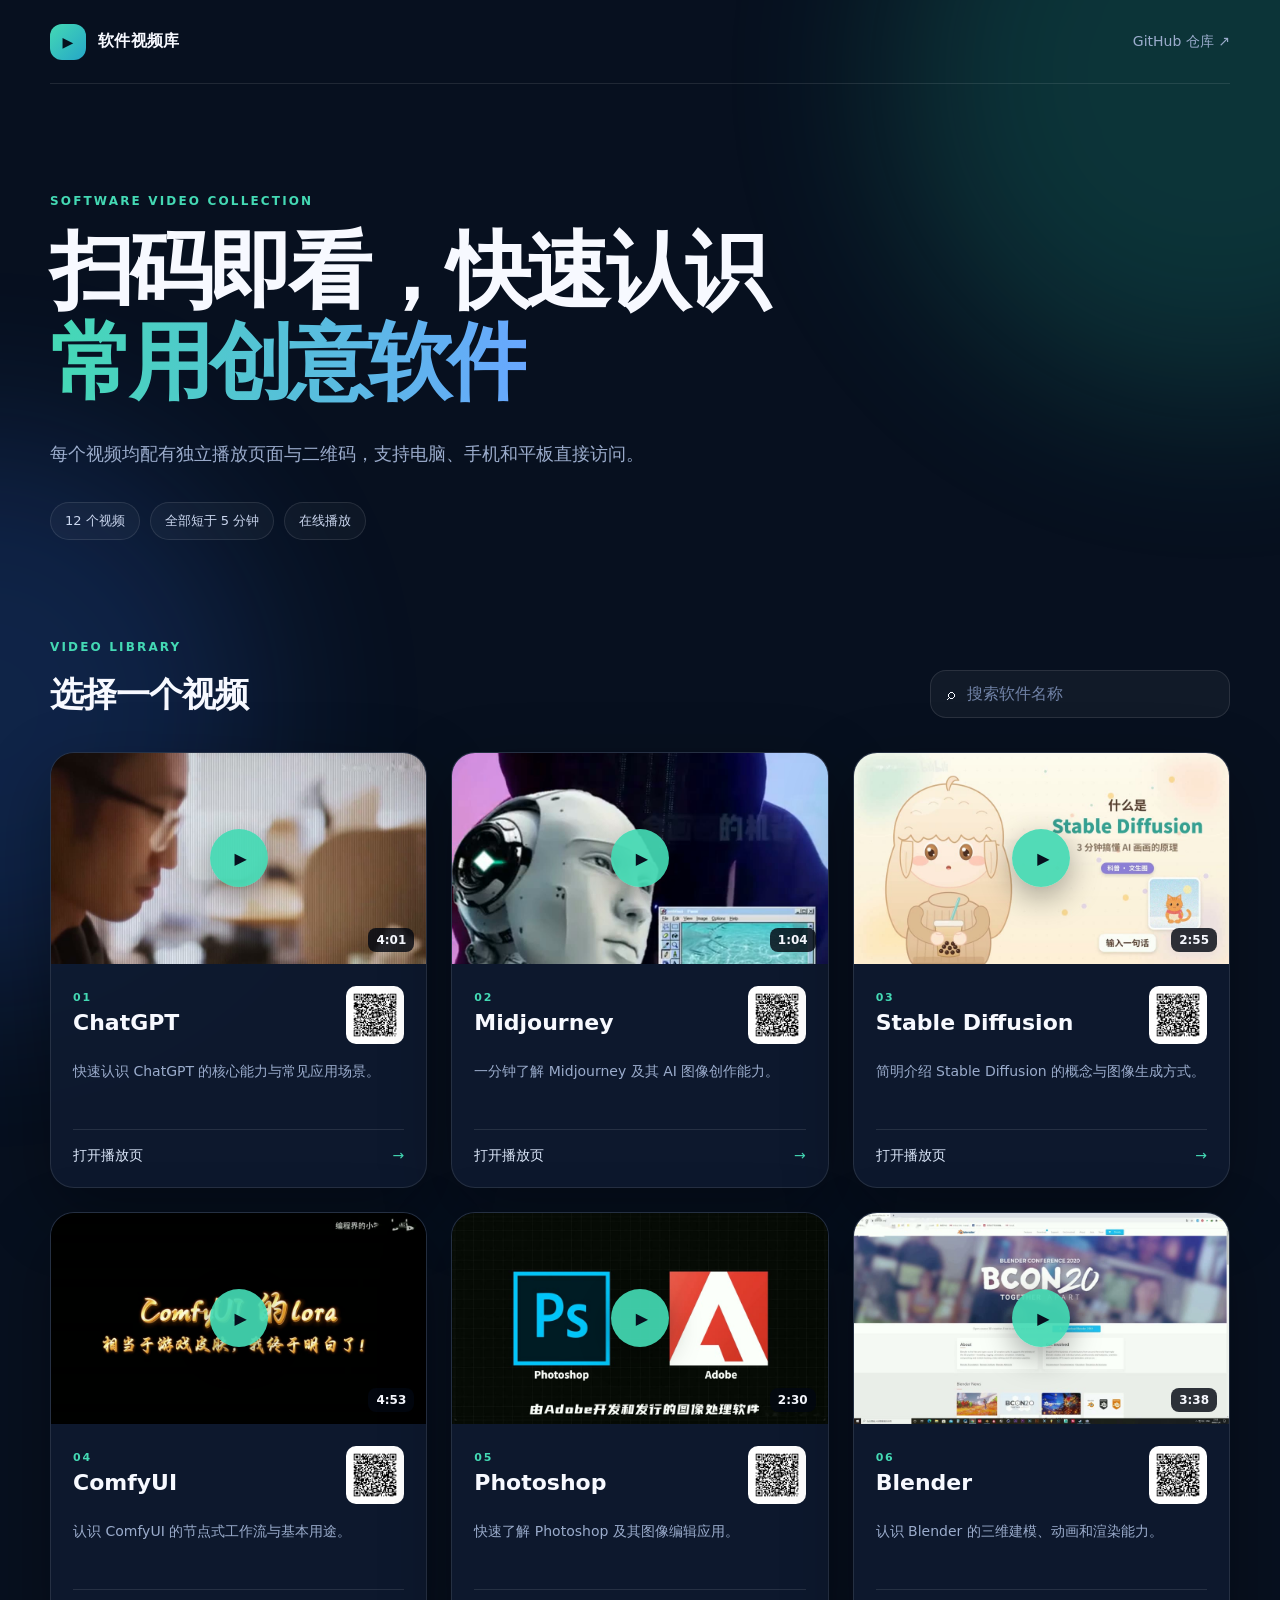
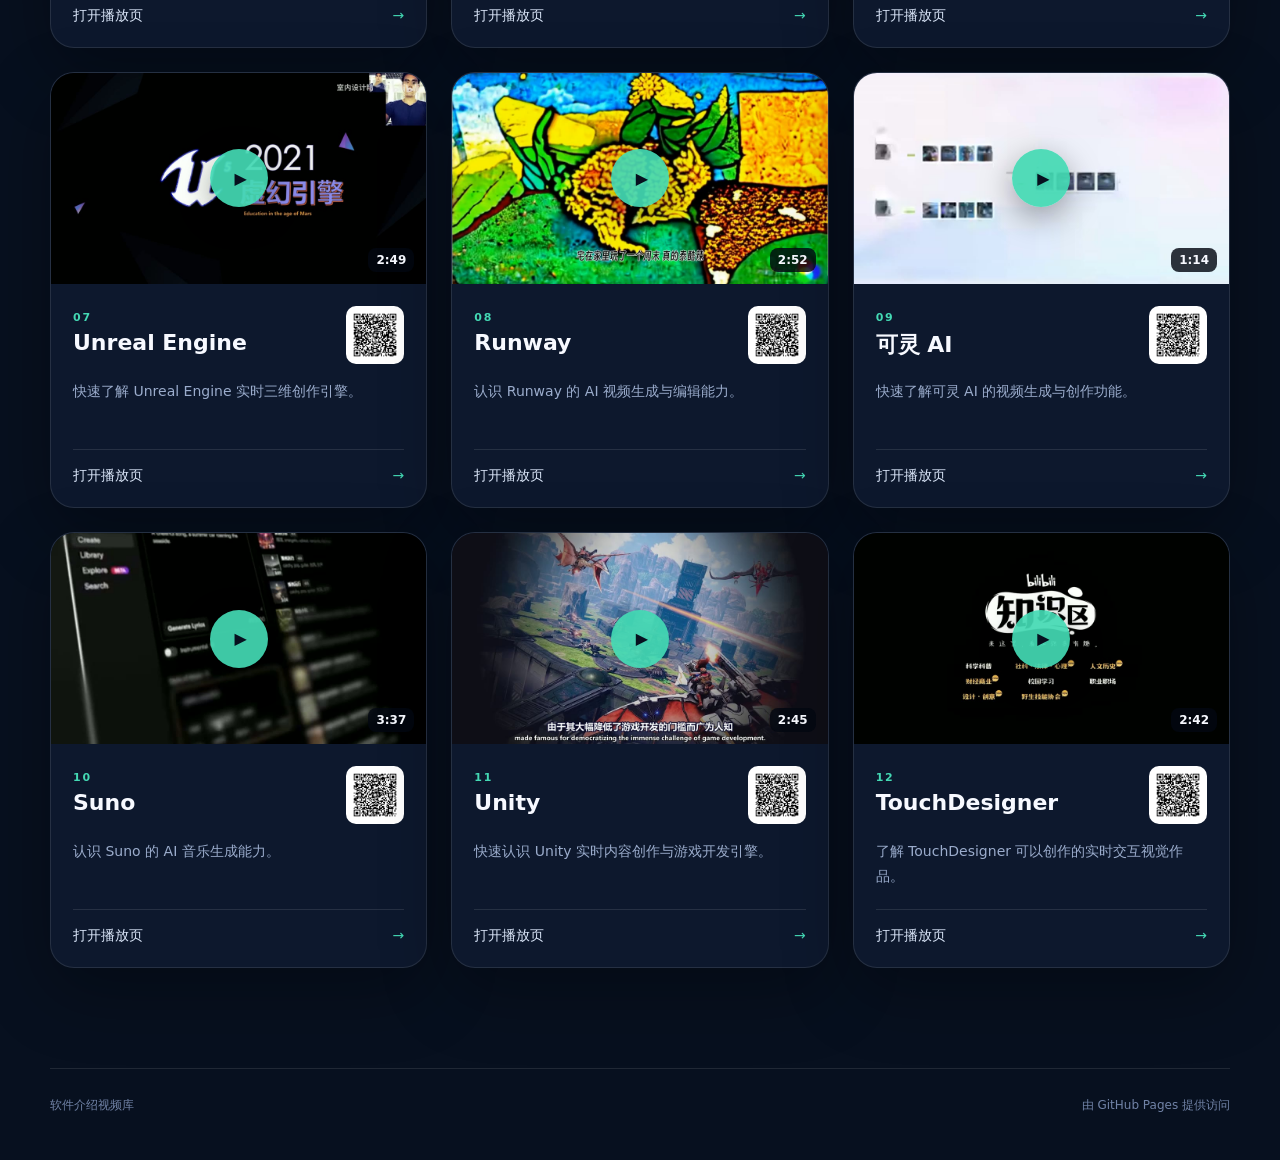
==== index.html @ 6f4d6799 "Create software video gallery with QR playback pages" ====
<!doctype html>
<html lang="zh-CN">
<head>
  <meta charset="utf-8">
  <meta name="viewport" content="width=device-width, initial-scale=1">
  <meta name="description" content="软件介绍视频在线播放与二维码导航">
  <title>软件介绍视频库</title>
  <link rel="stylesheet" href="assets/style.css">
</head>
<body>
  <div class="ambient ambient-a"></div>
  <div class="ambient ambient-b"></div>
  <header class="site-header">
    <a class="brand" href="./" aria-label="返回首页">
      <span class="brand-mark">▶</span>
      <span>软件视频库</span>
    </a>
    <a class="github-link" href="https://github.com/LPDLG/software-video-gallery" target="_blank" rel="noreferrer">GitHub 仓库 ↗</a>
  </header>

  <main>
    <section class="hero">
      <p class="eyebrow">SOFTWARE VIDEO COLLECTION</p>
      <h1>扫码即看，快速认识<br><span>常用创意软件</span></h1>
      <p class="hero-copy">每个视频均配有独立播放页面与二维码，支持电脑、手机和平板直接访问。</p>
      <div class="hero-meta">
        <span id="video-count">12 个视频</span>
        <span>全部短于 5 分钟</span>
        <span>在线播放</span>
      </div>
    </section>

    <section class="library" aria-labelledby="library-title">
      <div class="section-heading">
        <div>
          <p class="eyebrow">VIDEO LIBRARY</p>
          <h2 id="library-title">选择一个视频</h2>
        </div>
        <label class="search-box">
          <span>⌕</span>
          <input id="search" type="search" placeholder="搜索软件名称" autocomplete="off">
        </label>
      </div>
      <div id="video-grid" class="video-grid"></div>
      <p id="empty-state" class="empty-state" hidden>没有找到匹配的视频。</p>
    </section>
  </main>

  <footer>
    <span>软件介绍视频库</span>
    <span>由 GitHub Pages 提供访问</span>
  </footer>

  <script src="assets/videos.js"></script>
  <script src="assets/app.js"></script>
</body>
</html>
---- assets/style.css ----
:root {
  color-scheme: dark;
  --bg: #07101f;
  --panel: rgba(15, 27, 49, .82);
  --panel-strong: #101d34;
  --line: rgba(255,255,255,.1);
  --text: #f7f9ff;
  --muted: #9baccc;
  --accent: #44d9b4;
  --accent-2: #68a7ff;
  --shadow: 0 24px 70px rgba(0,0,0,.32);
}

* { box-sizing: border-box; }
html { scroll-behavior: smooth; }
body {
  margin: 0;
  min-height: 100vh;
  background: var(--bg);
  color: var(--text);
  font-family: Inter, "Microsoft YaHei", system-ui, -apple-system, sans-serif;
  overflow-x: hidden;
}
a { color: inherit; text-decoration: none; }
button, input { font: inherit; }

.ambient { position: fixed; z-index: -1; border-radius: 50%; filter: blur(90px); opacity: .18; }
.ambient-a { width: 650px; height: 650px; background: #28d7ad; right: -260px; top: -250px; }
.ambient-b { width: 560px; height: 560px; background: #397eff; left: -300px; top: 430px; }

.site-header {
  width: min(1180px, calc(100% - 40px));
  height: 84px;
  margin: auto;
  display: flex;
  align-items: center;
  justify-content: space-between;
  border-bottom: 1px solid var(--line);
}
.brand { display: inline-flex; gap: 12px; align-items: center; font-weight: 750; letter-spacing: .02em; }
.brand-mark {
  width: 36px; height: 36px; display: grid; place-items: center;
  border-radius: 12px; background: linear-gradient(135deg, var(--accent), #25a6c8);
  color: #06111f; font-size: 14px;
}
.github-link { color: var(--muted); font-size: 14px; transition: color .2s; }
.github-link:hover { color: var(--text); }

main { width: min(1180px, calc(100% - 40px)); margin: auto; }
.hero { padding: 110px 0 100px; max-width: 930px; }
.eyebrow { margin: 0 0 18px; color: var(--accent); font-size: 12px; font-weight: 800; letter-spacing: .18em; }
.hero h1 { margin: 0; font-size: clamp(44px, 7vw, 84px); line-height: 1.08; letter-spacing: -.055em; }
.hero h1 span { color: transparent; background: linear-gradient(90deg, var(--accent), var(--accent-2)); background-clip: text; }
.hero-copy { max-width: 690px; margin: 30px 0; color: var(--muted); font-size: 18px; line-height: 1.9; }
.hero-meta { display: flex; flex-wrap: wrap; gap: 10px; }
.hero-meta span { padding: 9px 14px; border: 1px solid var(--line); border-radius: 999px; color: #cbd7ef; background: rgba(255,255,255,.035); font-size: 13px; }

.library { padding-bottom: 100px; }
.section-heading { display: flex; align-items: end; justify-content: space-between; gap: 24px; margin-bottom: 34px; }
.section-heading h2 { margin: 0; font-size: 34px; letter-spacing: -.03em; }
.search-box { width: min(300px, 100%); height: 48px; display: flex; align-items: center; gap: 10px; padding: 0 16px; border: 1px solid var(--line); border-radius: 16px; background: rgba(255,255,255,.045); }
.search-box input { width: 100%; border: 0; outline: 0; background: transparent; color: var(--text); }
.search-box input::placeholder { color: #7183a7; }

.video-grid { display: grid; grid-template-columns: repeat(3, 1fr); gap: 24px; }
.video-card { overflow: hidden; border: 1px solid var(--line); border-radius: 24px; background: var(--panel); box-shadow: var(--shadow); animation: rise .6s both; animation-delay: var(--delay); transition: transform .25s, border-color .25s; }
.video-card:hover { transform: translateY(-6px); border-color: rgba(68,217,180,.42); }
.poster-link { position: relative; display: block; aspect-ratio: 16/9; overflow: hidden; background: #050b15; }
.poster-link img { width: 100%; height: 100%; object-fit: cover; transition: transform .4s, opacity .4s; }
.video-card:hover .poster-link img { transform: scale(1.035); opacity: .78; }
.play-button { position: absolute; inset: 50% auto auto 50%; transform: translate(-50%,-50%); width: 58px; height: 58px; display: grid; place-items: center; padding-left: 4px; border-radius: 50%; background: rgba(68,217,180,.92); color: #07101f; box-shadow: 0 10px 32px rgba(0,0,0,.36); }
.duration { position: absolute; right: 12px; bottom: 12px; padding: 5px 8px; border-radius: 8px; background: rgba(3,8,18,.82); font-size: 12px; font-weight: 700; }
.card-content { padding: 22px; }
.card-heading { display: flex; justify-content: space-between; align-items: start; gap: 16px; }
.card-index { color: var(--accent); font-size: 11px; font-weight: 800; letter-spacing: .16em; }
.card-heading h3 { margin: 5px 0 0; font-size: 22px; }
.mini-qr { width: 58px; height: 58px; padding: 4px; border-radius: 10px; background: #fff; }
.card-content p { min-height: 50px; margin: 15px 0 20px; color: var(--muted); font-size: 14px; line-height: 1.75; }
.card-link { display: flex; justify-content: space-between; padding-top: 17px; border-top: 1px solid var(--line); color: #dce7fa; font-size: 14px; }
.card-link span { color: var(--accent); }
.empty-state, .not-found { padding: 80px 0; text-align: center; color: var(--muted); }

.watch-main { padding: 64px 0 90px; }
.player-shell { overflow: hidden; border: 1px solid var(--line); border-radius: 28px; background: var(--panel); box-shadow: var(--shadow); }
.player-wrap { background: #02050b; aspect-ratio: 16/9; display: grid; place-items: center; }
.player-wrap video { width: 100%; height: 100%; object-fit: contain; }
.watch-info { display: grid; grid-template-columns: 1fr 210px; gap: 42px; padding: 36px; }
.watch-copy h1 { margin: 0; font-size: clamp(34px, 5vw, 58px); letter-spacing: -.04em; }
.watch-copy > p:not(.eyebrow) { color: var(--muted); line-height: 1.8; }
.watch-actions { display: flex; flex-wrap: wrap; gap: 12px; margin-top: 26px; }
.primary-button, .secondary-button { display: inline-flex; align-items: center; justify-content: center; min-height: 46px; padding: 0 20px; border-radius: 14px; cursor: pointer; }
.primary-button { background: var(--accent); color: #06111f; font-weight: 750; }
.secondary-button { border: 1px solid var(--line); background: transparent; color: var(--text); }
.qr-panel { display: flex; flex-direction: column; align-items: center; justify-content: center; padding: 18px; border-radius: 20px; background: rgba(255,255,255,.045); text-align: center; }
.qr-panel img { width: 142px; height: 142px; padding: 8px; border-radius: 14px; background: white; }
.qr-panel strong { margin-top: 14px; font-size: 14px; }
.qr-panel span { margin-top: 5px; color: var(--muted); font-size: 12px; }

footer { width: min(1180px, calc(100% - 40px)); margin: auto; padding: 28px 0 46px; border-top: 1px solid var(--line); display: flex; justify-content: space-between; color: #7183a7; font-size: 12px; }
@keyframes rise { from { opacity: 0; transform: translateY(20px); } to { opacity: 1; transform: translateY(0); } }

@media (max-width: 900px) {
  .video-grid { grid-template-columns: repeat(2, 1fr); }
  .watch-info { grid-template-columns: 1fr; }
  .qr-panel { width: 210px; }
}
@media (max-width: 620px) {
  .site-header, main, footer { width: min(100% - 28px, 1180px); }
  .hero { padding: 72px 0 70px; }
  .section-heading { align-items: stretch; flex-direction: column; }
  .search-box { width: 100%; }
  .video-grid { grid-template-columns: 1fr; }
  .watch-main { padding-top: 28px; }
  .watch-info { padding: 24px; }
  .github-link { display: none; }
}
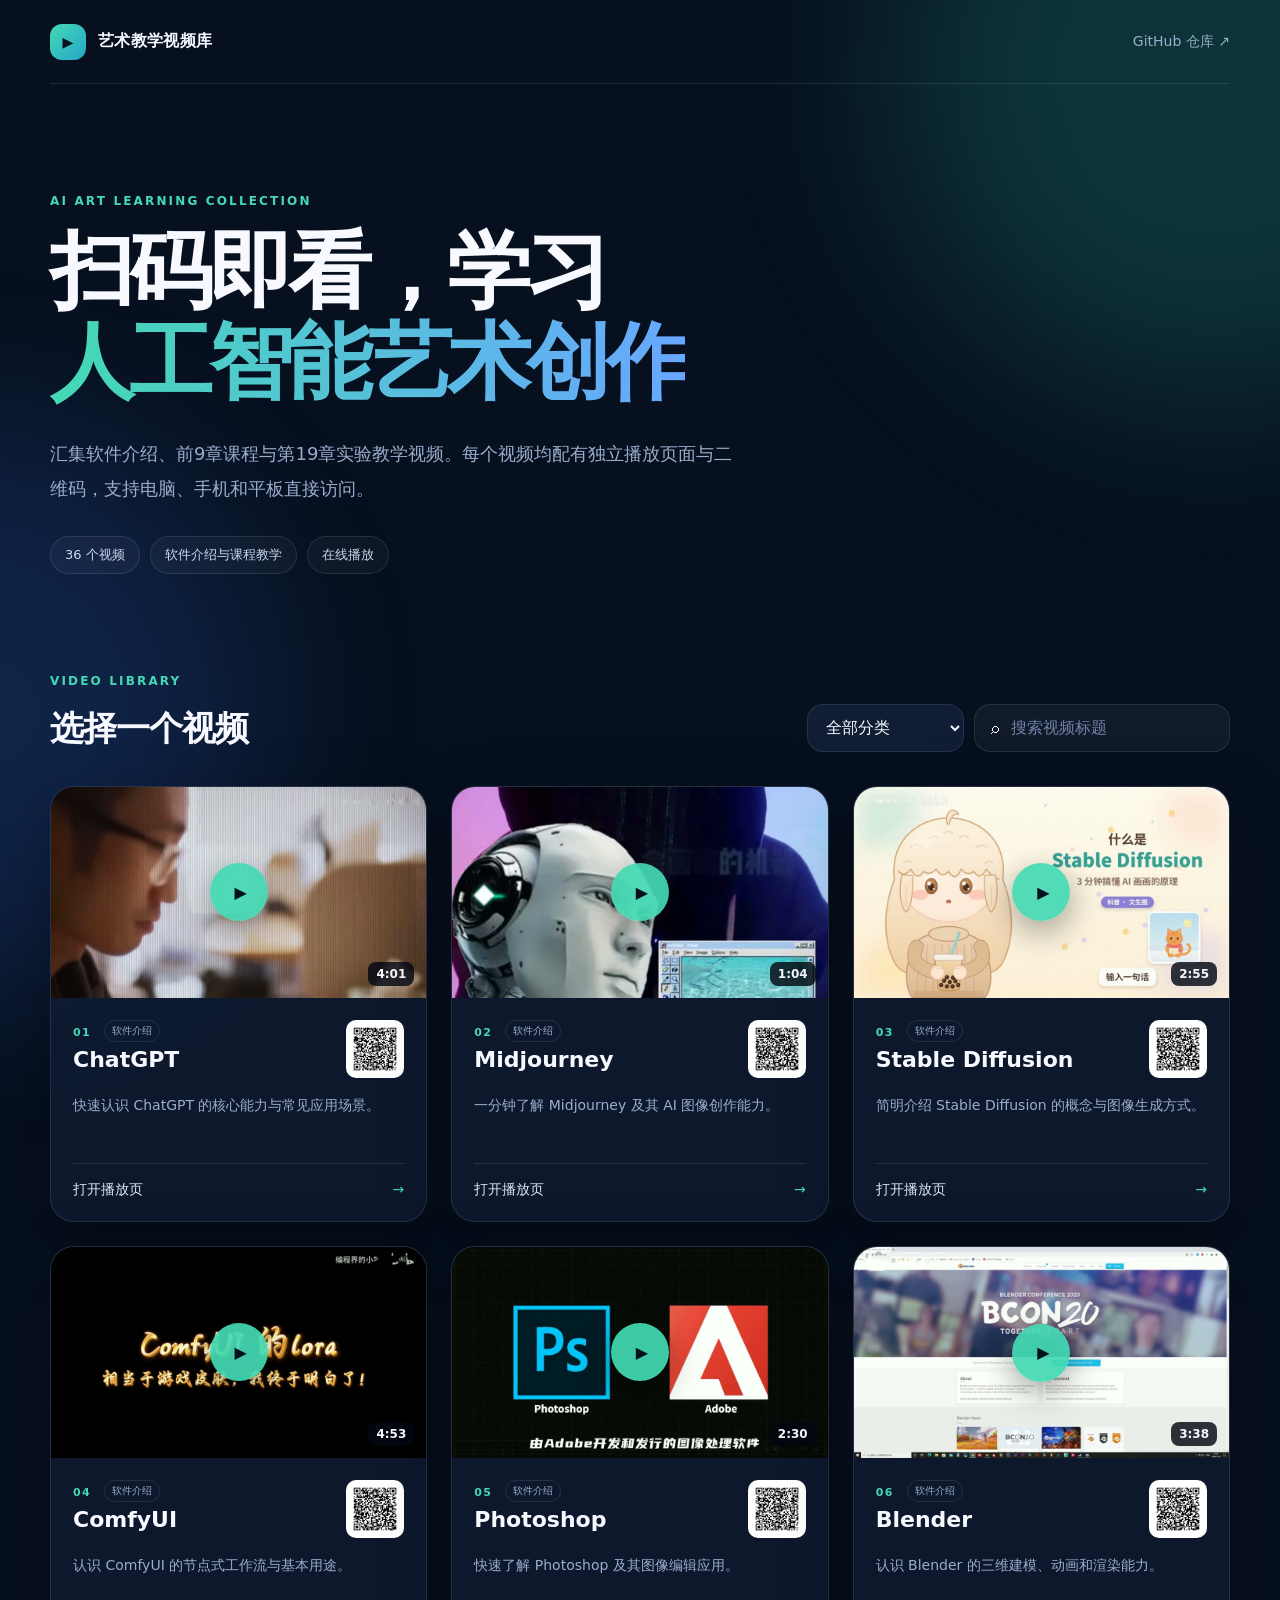
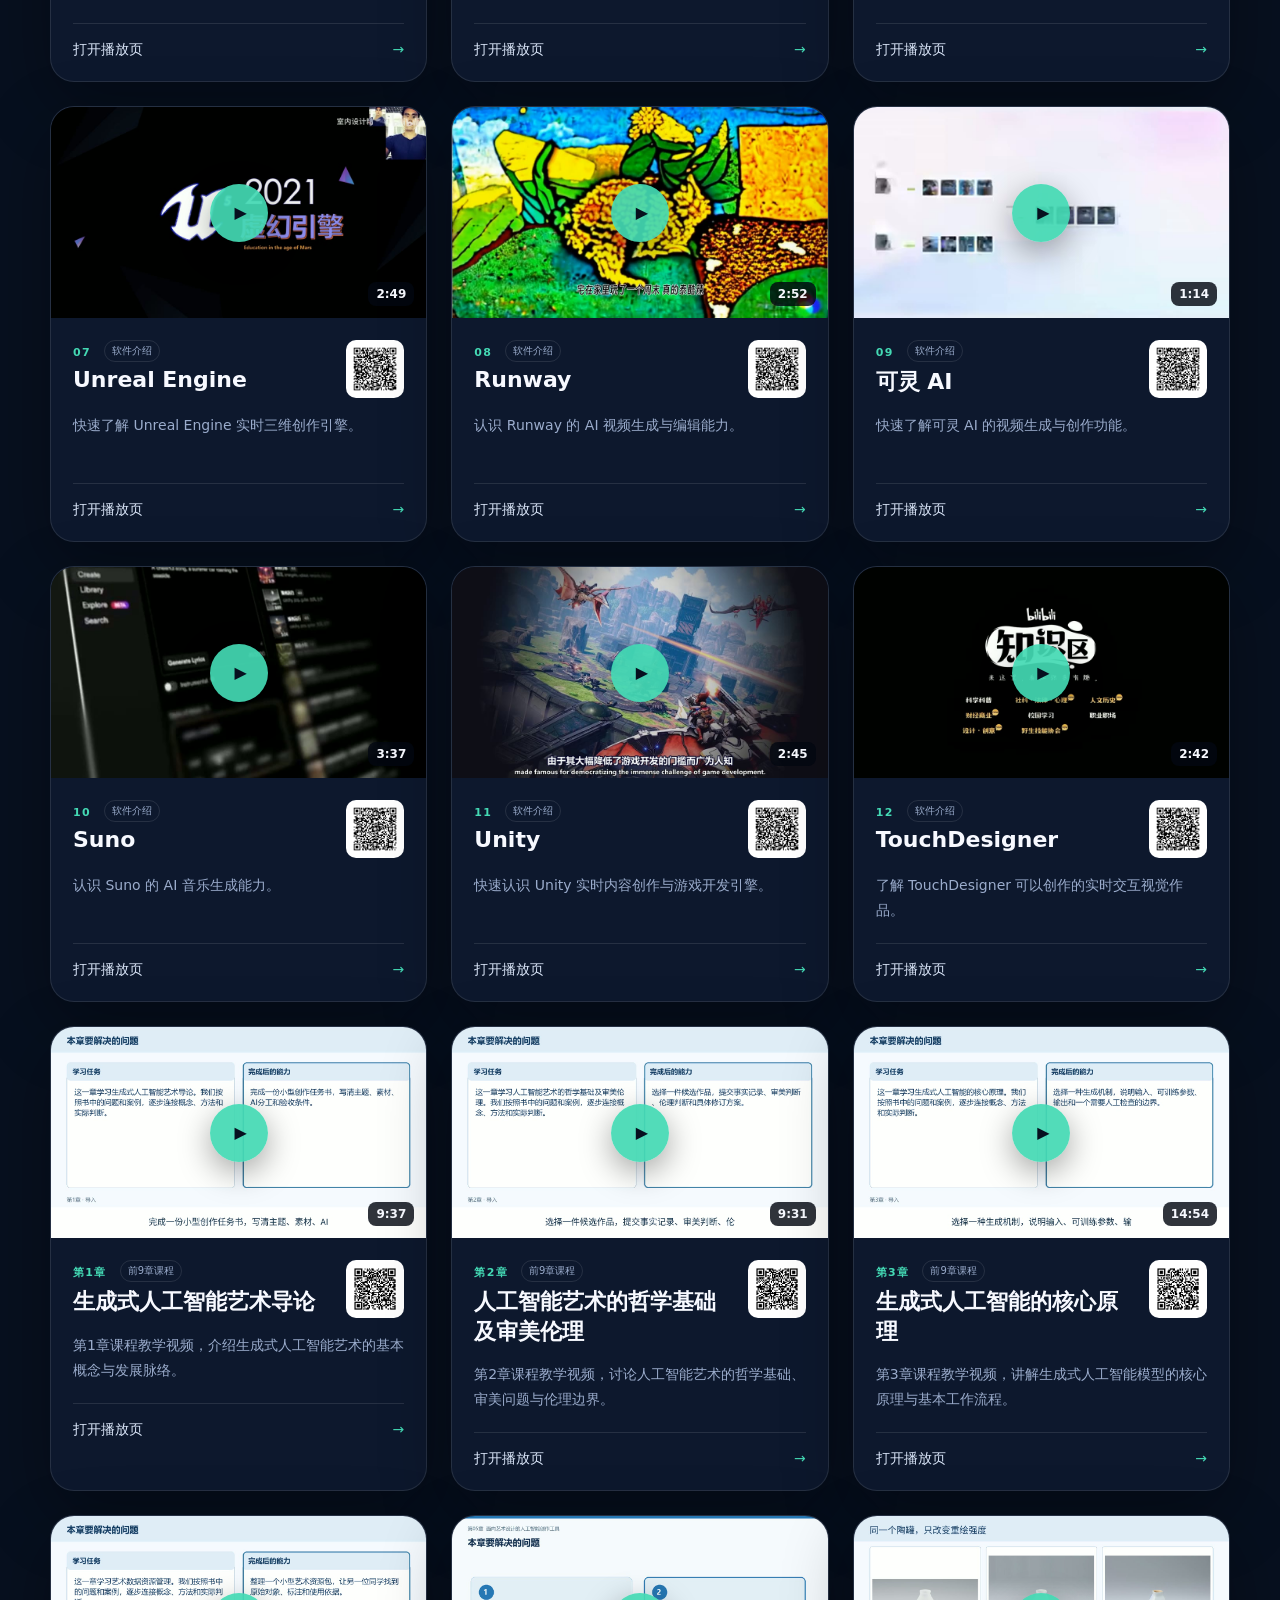
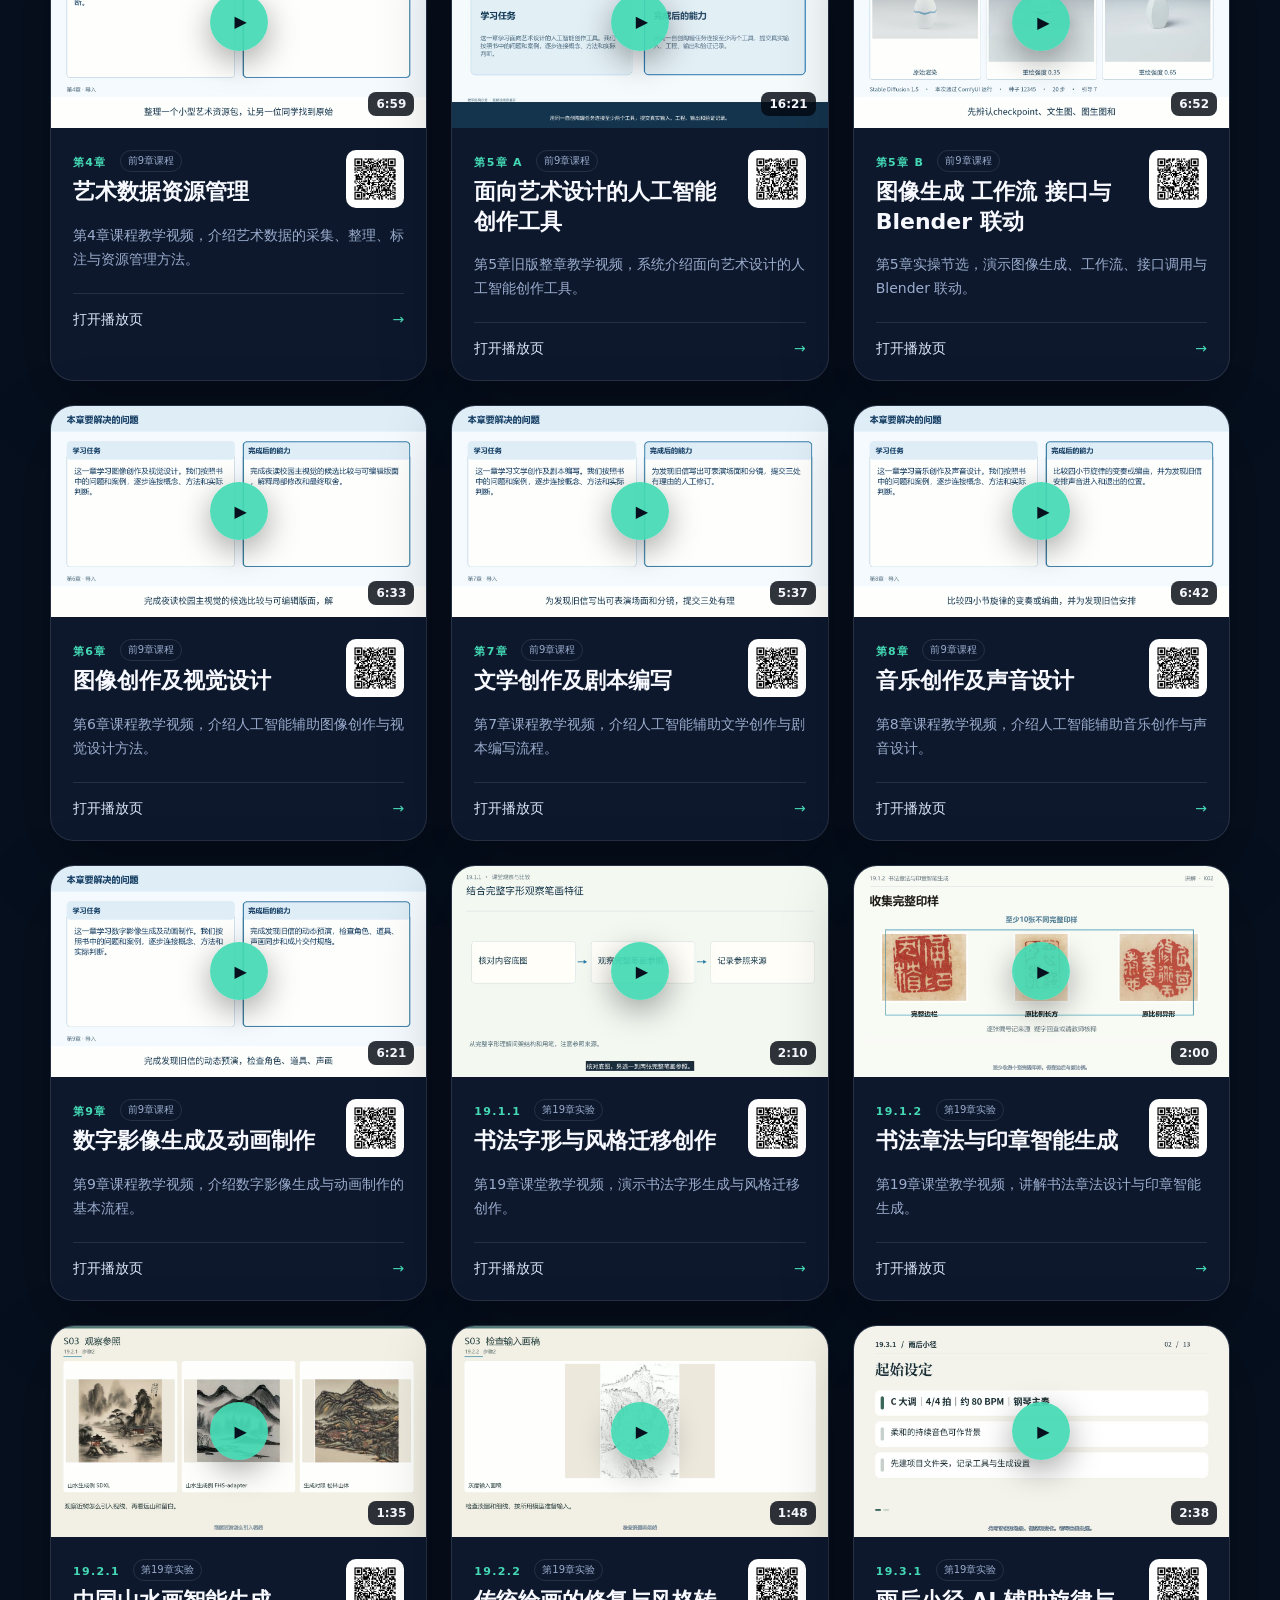
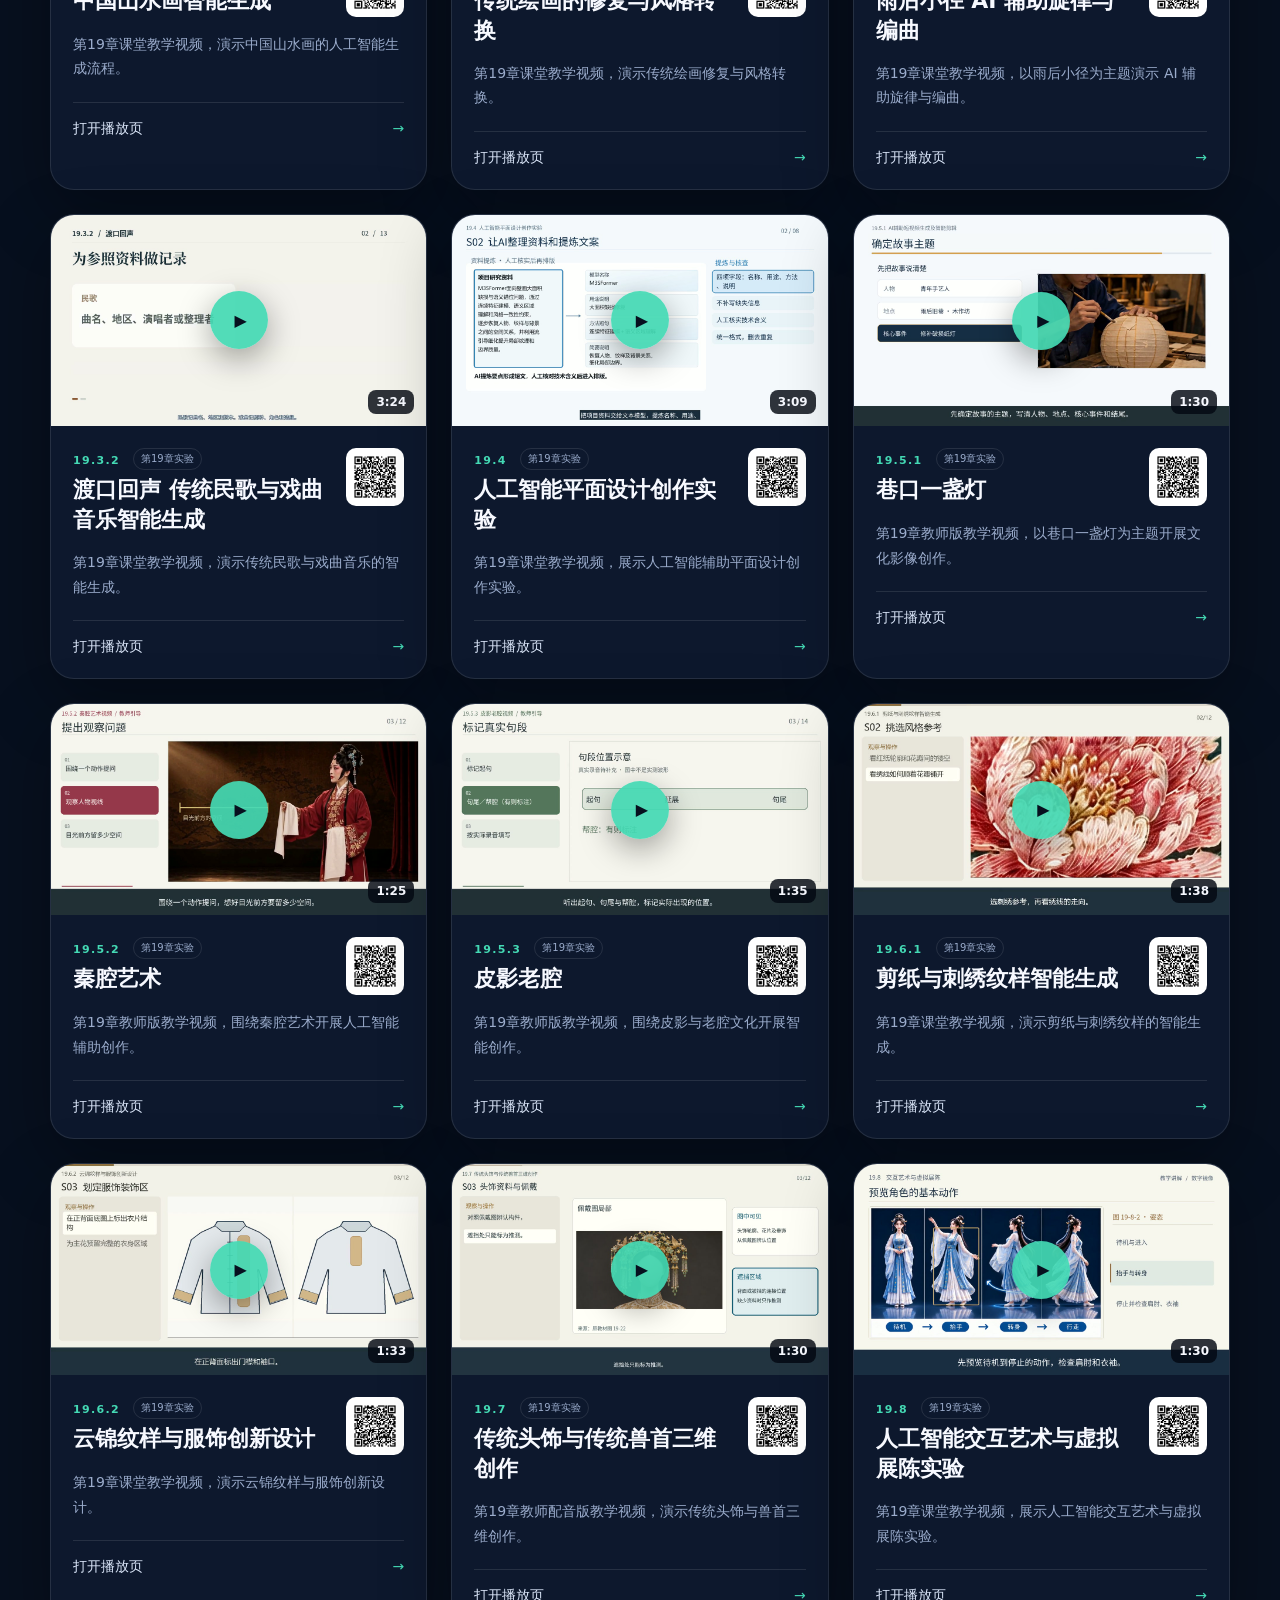
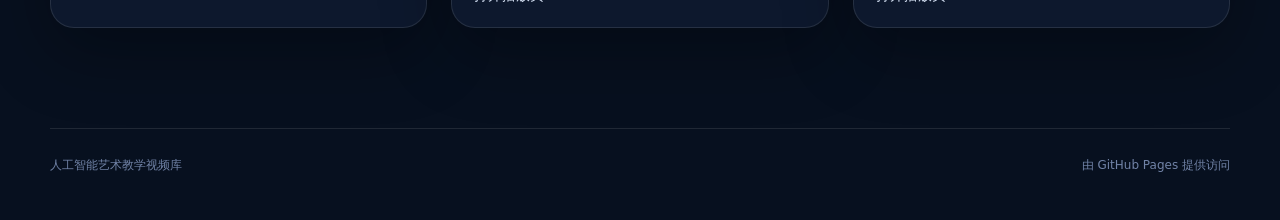
==== commit 46dc552e: "Add course teaching videos and QR pages" ====
--- a/index.html
+++ b/index.html
@@ -3,8 +3,8 @@
 <head>
   <meta charset="utf-8">
   <meta name="viewport" content="width=device-width, initial-scale=1">
-  <meta name="description" content="软件介绍视频在线播放与二维码导航">
-  <title>软件介绍视频库</title>
+  <meta name="description" content="人工智能艺术课程与软件介绍视频在线播放及二维码导航">
+  <title>人工智能艺术教学视频库</title>
   <link rel="stylesheet" href="assets/style.css">
 </head>
 <body>
@@ -13,19 +13,19 @@
   <header class="site-header">
     <a class="brand" href="./" aria-label="返回首页">
       <span class="brand-mark">▶</span>
-      <span>软件视频库</span>
+      <span>艺术教学视频库</span>
     </a>
     <a class="github-link" href="https://github.com/LPDLG/software-video-gallery" target="_blank" rel="noreferrer">GitHub 仓库 ↗</a>
   </header>
 
   <main>
     <section class="hero">
-      <p class="eyebrow">SOFTWARE VIDEO COLLECTION</p>
-      <h1>扫码即看，快速认识<br><span>常用创意软件</span></h1>
-      <p class="hero-copy">每个视频均配有独立播放页面与二维码，支持电脑、手机和平板直接访问。</p>
+      <p class="eyebrow">AI ART LEARNING COLLECTION</p>
+      <h1>扫码即看，学习<br><span>人工智能艺术创作</span></h1>
+      <p class="hero-copy">汇集软件介绍、前9章课程与第19章实验教学视频。每个视频均配有独立播放页面与二维码，支持电脑、手机和平板直接访问。</p>
       <div class="hero-meta">
-        <span id="video-count">12 个视频</span>
-        <span>全部短于 5 分钟</span>
+        <span id="video-count">36 个视频</span>
+        <span>软件介绍与课程教学</span>
         <span>在线播放</span>
       </div>
     </section>
@@ -36,10 +36,21 @@
           <p class="eyebrow">VIDEO LIBRARY</p>
           <h2 id="library-title">选择一个视频</h2>
         </div>
-        <label class="search-box">
-          <span>⌕</span>
-          <input id="search" type="search" placeholder="搜索软件名称" autocomplete="off">
-        </label>
+        <div class="search-controls">
+          <label class="category-box">
+            <span class="sr-only">视频分类</span>
+            <select id="category-filter">
+              <option value="all">全部分类</option>
+              <option value="软件介绍">软件介绍</option>
+              <option value="前9章课程">前9章课程</option>
+              <option value="第19章实验">第19章实验</option>
+            </select>
+          </label>
+          <label class="search-box">
+            <span>⌕</span>
+            <input id="search" type="search" placeholder="搜索视频标题" autocomplete="off">
+          </label>
+        </div>
       </div>
       <div id="video-grid" class="video-grid"></div>
       <p id="empty-state" class="empty-state" hidden>没有找到匹配的视频。</p>
@@ -47,11 +58,12 @@
   </main>
 
   <footer>
-    <span>软件介绍视频库</span>
+    <span>人工智能艺术教学视频库</span>
     <span>由 GitHub Pages 提供访问</span>
   </footer>
 
   <script src="assets/videos.js"></script>
+  <script src="assets/course-videos.js"></script>
   <script src="assets/app.js"></script>
 </body>
 </html>
--- a/assets/style.css
+++ b/assets/style.css
@@ -22,7 +22,8 @@
   overflow-x: hidden;
 }
 a { color: inherit; text-decoration: none; }
-button, input { font: inherit; }
+button, input, select { font: inherit; }
+.sr-only { position: absolute; width: 1px; height: 1px; padding: 0; margin: -1px; overflow: hidden; clip: rect(0,0,0,0); white-space: nowrap; border: 0; }
 
 .ambient { position: fixed; z-index: -1; border-radius: 50%; filter: blur(90px); opacity: .18; }
 .ambient-a { width: 650px; height: 650px; background: #28d7ad; right: -260px; top: -250px; }
@@ -58,9 +59,11 @@
 .library { padding-bottom: 100px; }
 .section-heading { display: flex; align-items: end; justify-content: space-between; gap: 24px; margin-bottom: 34px; }
 .section-heading h2 { margin: 0; font-size: 34px; letter-spacing: -.03em; }
-.search-box { width: min(300px, 100%); height: 48px; display: flex; align-items: center; gap: 10px; padding: 0 16px; border: 1px solid var(--line); border-radius: 16px; background: rgba(255,255,255,.045); }
+.search-controls { display: flex; align-items: center; gap: 10px; }
+.search-box { width: min(280px, 100%); height: 48px; display: flex; align-items: center; gap: 10px; padding: 0 16px; border: 1px solid var(--line); border-radius: 16px; background: rgba(255,255,255,.045); }
 .search-box input { width: 100%; border: 0; outline: 0; background: transparent; color: var(--text); }
 .search-box input::placeholder { color: #7183a7; }
+.category-box select { height: 48px; padding: 0 36px 0 14px; border: 1px solid var(--line); border-radius: 16px; outline: 0; background: var(--panel-strong); color: var(--text); cursor: pointer; }
 
 .video-grid { display: grid; grid-template-columns: repeat(3, 1fr); gap: 24px; }
 .video-card { overflow: hidden; border: 1px solid var(--line); border-radius: 24px; background: var(--panel); box-shadow: var(--shadow); animation: rise .6s both; animation-delay: var(--delay); transition: transform .25s, border-color .25s; }
@@ -72,7 +75,8 @@
 .duration { position: absolute; right: 12px; bottom: 12px; padding: 5px 8px; border-radius: 8px; background: rgba(3,8,18,.82); font-size: 12px; font-weight: 700; }
 .card-content { padding: 22px; }
 .card-heading { display: flex; justify-content: space-between; align-items: start; gap: 16px; }
-.card-index { color: var(--accent); font-size: 11px; font-weight: 800; letter-spacing: .16em; }
+.card-index { color: var(--accent); font-size: 11px; font-weight: 800; letter-spacing: .12em; }
+.category-tag { display: inline-block; margin-left: 8px; padding: 3px 7px; border: 1px solid var(--line); border-radius: 999px; color: var(--muted); font-size: 10px; vertical-align: middle; }
 .card-heading h3 { margin: 5px 0 0; font-size: 22px; }
 .mini-qr { width: 58px; height: 58px; padding: 4px; border-radius: 10px; background: #fff; }
 .card-content p { min-height: 50px; margin: 15px 0 20px; color: var(--muted); font-size: 14px; line-height: 1.75; }
@@ -108,6 +112,8 @@
   .site-header, main, footer { width: min(100% - 28px, 1180px); }
   .hero { padding: 72px 0 70px; }
   .section-heading { align-items: stretch; flex-direction: column; }
+  .search-controls { align-items: stretch; flex-direction: column; }
+  .category-box select { width: 100%; }
   .search-box { width: 100%; }
   .video-grid { grid-template-columns: 1fr; }
   .watch-main { padding-top: 28px; }
